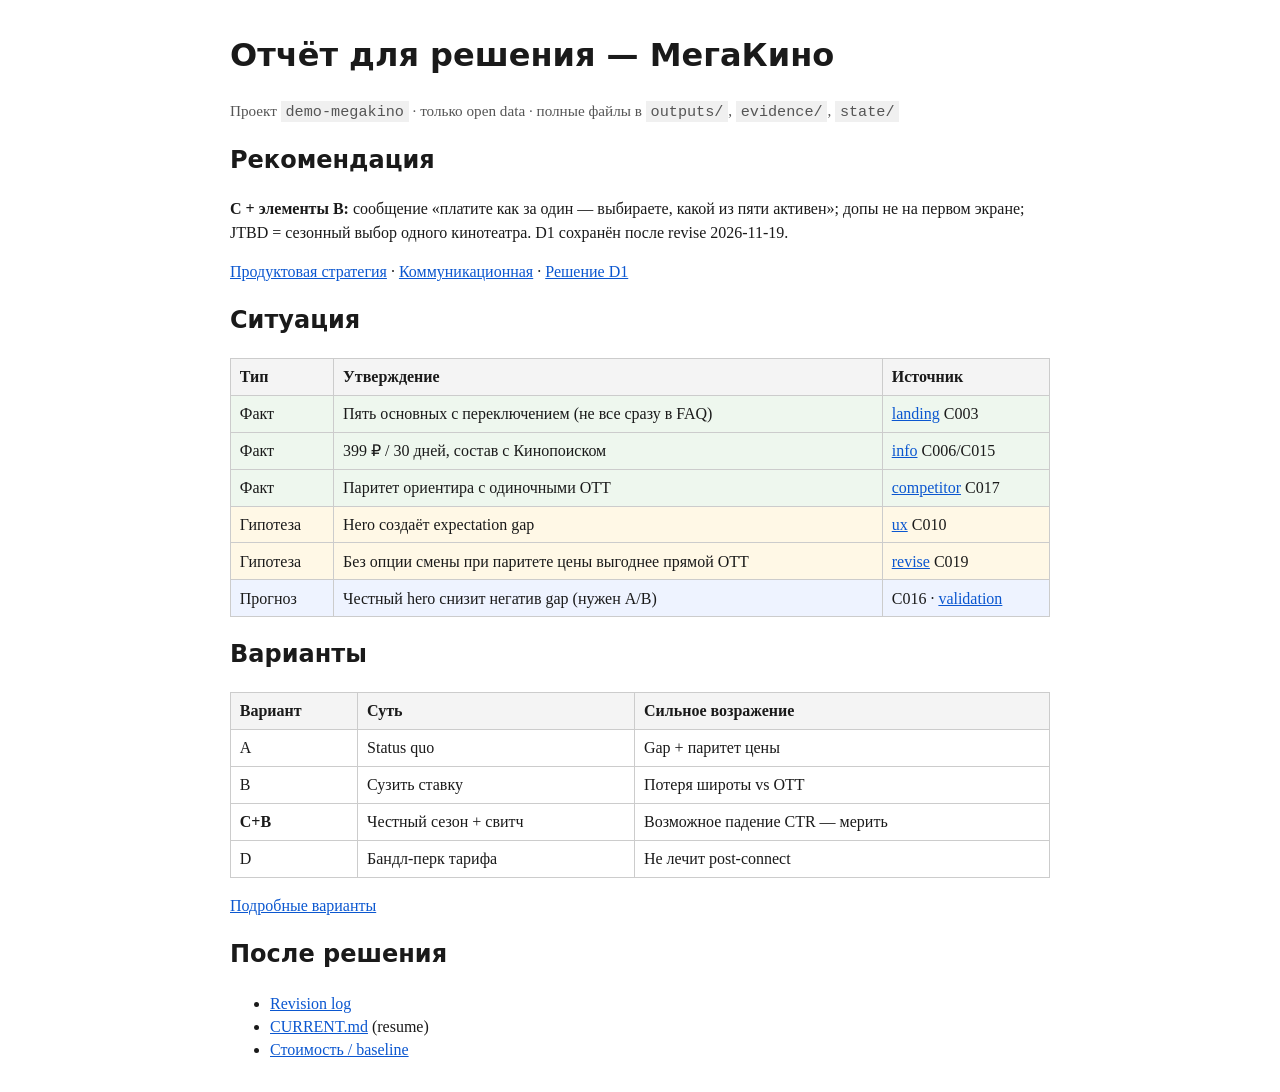
==== projects/demo-megakino/report.html @ 42c5b594 "Ship Product Factory Strategist agent for Megafon hackathon. Local Ollama runtime, MegaKino and Eva " ====
<!DOCTYPE html>
<html lang="ru">
<head>
  <meta charset="utf-8" />
  <title>Отчёт — МегаКино (demo-megakino)</title>
  <style>
    body { font-family: Georgia, serif; max-width: 820px; margin: 2rem auto; padding: 0 1rem; line-height: 1.45; color: #1a1a1a; }
    h1, h2 { font-family: system-ui, sans-serif; }
    table { border-collapse: collapse; width: 100%; margin: 1rem 0; }
    th, td { border: 1px solid #ccc; padding: 0.4rem 0.55rem; text-align: left; vertical-align: top; }
    th { background: #f4f4f4; }
    .fact { background: #eef7ee; }
    .hyp { background: #fff8e6; }
    .fc { background: #eef3ff; }
    a { color: #0b57d0; }
    .meta { color: #555; font-size: 0.95rem; }
    code { background: #f0f0f0; padding: 0.1rem 0.3rem; }
  </style>
</head>
<body>
  <h1>Отчёт для решения — МегаКино</h1>
  <p class="meta">Проект <code>demo-megakino</code> · только open data · полные файлы в <code>outputs/</code>, <code>evidence/</code>, <code>state/</code></p>

  <h2>Рекомендация</h2>
  <p><strong>C + элементы B:</strong> сообщение «платите как за один — выбираете, какой из пяти активен»; допы не на первом экране; JTBD = сезонный выбор одного кинотеатра. D1 сохранён после revise 2026-11-19.</p>
  <p>
    <a href="outputs/product_strategy.md">Продуктовая стратегия</a> ·
    <a href="outputs/communication_strategy.md">Коммуникационная</a> ·
    <a href="state/decisions.md">Решение D1</a>
  </p>

  <h2>Ситуация</h2>
  <table>
    <tr><th>Тип</th><th>Утверждение</th><th>Источник</th></tr>
    <tr class="fact"><td>Факт</td><td>Пять основных с переключением (не все сразу в FAQ)</td><td><a href="evidence/20261104-megakino-landing.md">landing</a> C003</td></tr>
    <tr class="fact"><td>Факт</td><td>399 ₽ / 30 дней, состав с Кинопоиском</td><td><a href="evidence/20261104-info-kinopoisk-join.md">info</a> C006/C015</td></tr>
    <tr class="fact"><td>Факт</td><td>Паритет ориентира с одиночными OTT</td><td><a href="evidence/20261119-competitor-ott-angle.md">competitor</a> C017</td></tr>
    <tr class="hyp"><td>Гипотеза</td><td>Hero создаёт expectation gap</td><td><a href="evidence/20261104-ux-landing.md">ux</a> C010</td></tr>
    <tr class="hyp"><td>Гипотеза</td><td>Без опции смены при паритете цены выгоднее прямой OTT</td><td><a href="evidence/20261119-new-signal-price-parity.md">revise</a> C019</td></tr>
    <tr class="fc"><td>Прогноз</td><td>Честный hero снизит негатив gap (нужен A/B)</td><td>C016 · <a href="outputs/validation_plan.md">validation</a></td></tr>
  </table>

  <h2>Варианты</h2>
  <table>
    <tr><th>Вариант</th><th>Суть</th><th>Сильное возражение</th></tr>
    <tr><td>A</td><td>Status quo</td><td>Gap + паритет цены</td></tr>
    <tr><td>B</td><td>Сузить ставку</td><td>Потеря широты vs OTT</td></tr>
    <tr><td><strong>C+B</strong></td><td>Честный сезон + свитч</td><td>Возможное падение CTR — мерить</td></tr>
    <tr><td>D</td><td>Бандл-перк тарифа</td><td>Не лечит post-connect</td></tr>
  </table>
  <p><a href="outputs/options.md">Подробные варианты</a></p>

  <h2>После решения</h2>
  <ul>
    <li><a href="state/revision_log.md">Revision log</a></li>
    <li><a href="state/CURRENT.md">CURRENT.md</a> (resume)</li>
    <li><a href="outputs/baseline_comparison.md">Стоимость / baseline</a></li>
  </ul>
</body>
</html>
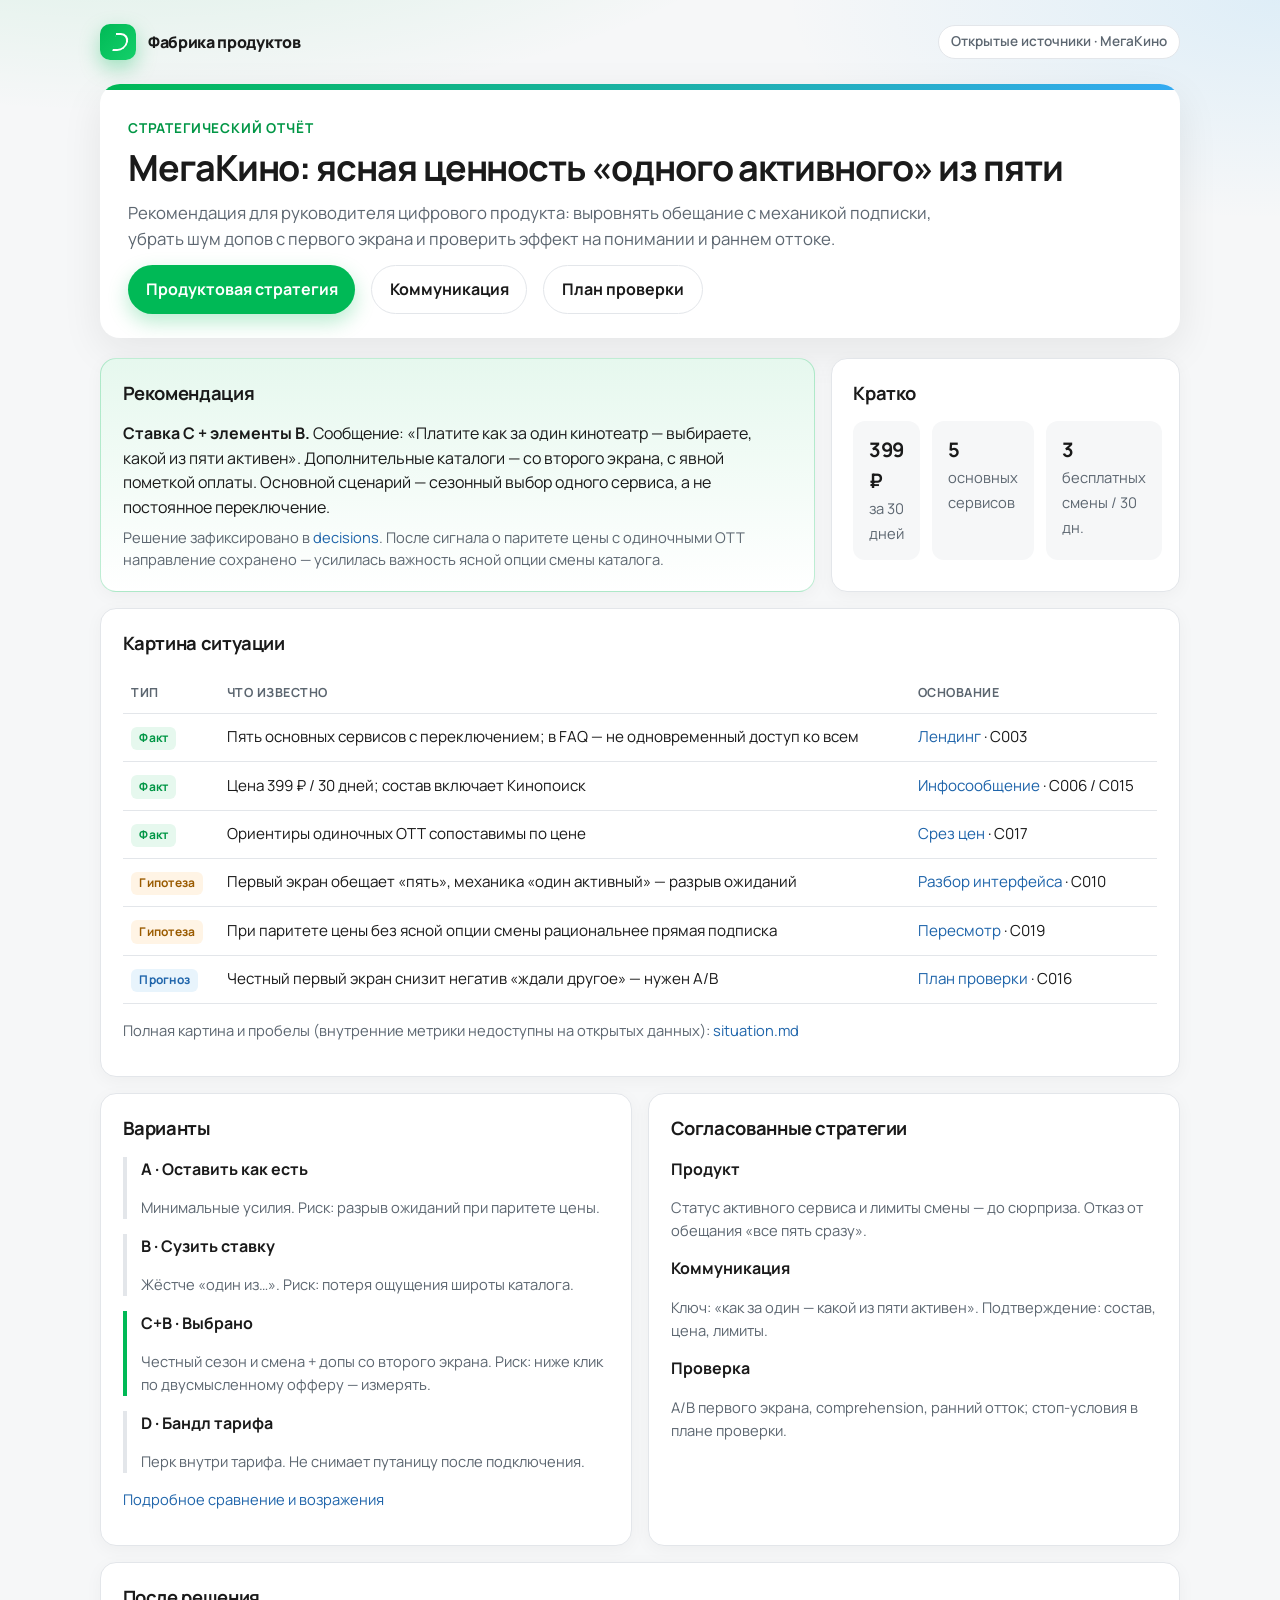
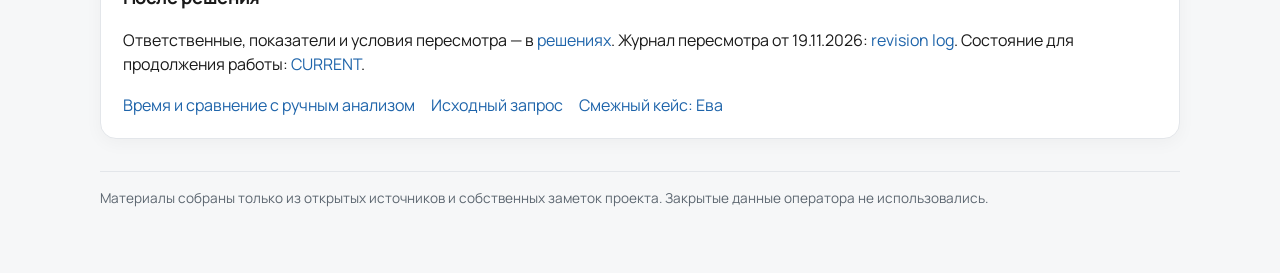
==== commit b2dd82c8: "﻿Polish Megafon-branded reports and presentation hub. Clean product-facing copy, shared brand styles" ====
--- a/projects/demo-megakino/report.html
+++ b/projects/demo-megakino/report.html
@@ -2,59 +2,125 @@
 <html lang="ru">
 <head>
   <meta charset="utf-8" />
-  <title>Отчёт — МегаКино (demo-megakino)</title>
-  <style>
-    body { font-family: Georgia, serif; max-width: 820px; margin: 2rem auto; padding: 0 1rem; line-height: 1.45; color: #1a1a1a; }
-    h1, h2 { font-family: system-ui, sans-serif; }
-    table { border-collapse: collapse; width: 100%; margin: 1rem 0; }
-    th, td { border: 1px solid #ccc; padding: 0.4rem 0.55rem; text-align: left; vertical-align: top; }
-    th { background: #f4f4f4; }
-    .fact { background: #eef7ee; }
-    .hyp { background: #fff8e6; }
-    .fc { background: #eef3ff; }
-    a { color: #0b57d0; }
-    .meta { color: #555; font-size: 0.95rem; }
-    code { background: #f0f0f0; padding: 0.1rem 0.3rem; }
-  </style>
+  <meta name="viewport" content="width=device-width, initial-scale=1" />
+  <title>МегаКино — стратегический отчёт</title>
+  <link rel="preconnect" href="https://fonts.googleapis.com" />
+  <link rel="preconnect" href="https://fonts.gstatic.com" crossorigin />
+  <link href="https://fonts.googleapis.com/css2?family=Manrope:wght@500;600;700;800&display=swap" rel="stylesheet" />
+  <link rel="stylesheet" href="../../assets/brand.css" />
 </head>
 <body>
-  <h1>Отчёт для решения — МегаКино</h1>
-  <p class="meta">Проект <code>demo-megakino</code> · только open data · полные файлы в <code>outputs/</code>, <code>evidence/</code>, <code>state/</code></p>
+  <div class="shell">
+    <div class="topbar">
+      <div class="brand"><div class="brand-mark" aria-hidden="true"></div> Фабрика продуктов</div>
+      <div class="pill">Открытые источники · МегаКино</div>
+    </div>
 
-  <h2>Рекомендация</h2>
-  <p><strong>C + элементы B:</strong> сообщение «платите как за один — выбираете, какой из пяти активен»; допы не на первом экране; JTBD = сезонный выбор одного кинотеатра. D1 сохранён после revise 2026-11-19.</p>
-  <p>
-    <a href="outputs/product_strategy.md">Продуктовая стратегия</a> ·
-    <a href="outputs/communication_strategy.md">Коммуникационная</a> ·
-    <a href="state/decisions.md">Решение D1</a>
-  </p>
+    <section class="hero">
+      <div class="hero-band"></div>
+      <div class="hero-body">
+        <p class="eyebrow">Стратегический отчёт</p>
+        <h1>МегаКино: ясная ценность «одного активного» из пяти</h1>
+        <p class="lead">Рекомендация для руководителя цифрового продукта: выровнять обещание с механикой подписки, убрать шум допов с первого экрана и проверить эффект на понимании и раннем оттоке.</p>
+        <div class="links">
+          <a class="btn" href="outputs/product_strategy.md">Продуктовая стратегия</a>
+          <a class="btn btn-ghost" href="outputs/communication_strategy.md">Коммуникация</a>
+          <a class="btn btn-ghost" href="outputs/validation_plan.md">План проверки</a>
+        </div>
+      </div>
+    </section>
 
-  <h2>Ситуация</h2>
-  <table>
-    <tr><th>Тип</th><th>Утверждение</th><th>Источник</th></tr>
-    <tr class="fact"><td>Факт</td><td>Пять основных с переключением (не все сразу в FAQ)</td><td><a href="evidence/20261104-megakino-landing.md">landing</a> C003</td></tr>
-    <tr class="fact"><td>Факт</td><td>399 ₽ / 30 дней, состав с Кинопоиском</td><td><a href="evidence/20261104-info-kinopoisk-join.md">info</a> C006/C015</td></tr>
-    <tr class="fact"><td>Факт</td><td>Паритет ориентира с одиночными OTT</td><td><a href="evidence/20261119-competitor-ott-angle.md">competitor</a> C017</td></tr>
-    <tr class="hyp"><td>Гипотеза</td><td>Hero создаёт expectation gap</td><td><a href="evidence/20261104-ux-landing.md">ux</a> C010</td></tr>
-    <tr class="hyp"><td>Гипотеза</td><td>Без опции смены при паритете цены выгоднее прямой OTT</td><td><a href="evidence/20261119-new-signal-price-parity.md">revise</a> C019</td></tr>
-    <tr class="fc"><td>Прогноз</td><td>Честный hero снизит негатив gap (нужен A/B)</td><td>C016 · <a href="outputs/validation_plan.md">validation</a></td></tr>
-  </table>
+    <div class="grid">
+      <article class="card rec span-8">
+        <h2>Рекомендация</h2>
+        <p><strong>Ставка C + элементы B.</strong> Сообщение: «Платите как за один кинотеатр — выбираете, какой из пяти активен». Дополнительные каталоги — со второго экрана, с явной пометкой оплаты. Основной сценарий — сезонный выбор одного сервиса, а не постоянное переключение.</p>
+        <p class="muted">Решение зафиксировано в <a href="state/decisions.md">decisions</a>. После сигнала о паритете цены с одиночными OTT направление сохранено — усилилась важность ясной опции смены каталога.</p>
+      </article>
 
-  <h2>Варианты</h2>
-  <table>
-    <tr><th>Вариант</th><th>Суть</th><th>Сильное возражение</th></tr>
-    <tr><td>A</td><td>Status quo</td><td>Gap + паритет цены</td></tr>
-    <tr><td>B</td><td>Сузить ставку</td><td>Потеря широты vs OTT</td></tr>
-    <tr><td><strong>C+B</strong></td><td>Честный сезон + свитч</td><td>Возможное падение CTR — мерить</td></tr>
-    <tr><td>D</td><td>Бандл-перк тарифа</td><td>Не лечит post-connect</td></tr>
-  </table>
-  <p><a href="outputs/options.md">Подробные варианты</a></p>
+      <aside class="card span-4">
+        <h2>Кратко</h2>
+        <div class="kpis">
+          <div class="kpi"><strong>399 ₽</strong><span class="muted">за 30 дней</span></div>
+          <div class="kpi"><strong>5</strong><span class="muted">основных сервисов</span></div>
+          <div class="kpi"><strong>3</strong><span class="muted">бесплатных смены / 30 дн.</span></div>
+        </div>
+      </aside>
 
-  <h2>После решения</h2>
-  <ul>
-    <li><a href="state/revision_log.md">Revision log</a></li>
-    <li><a href="state/CURRENT.md">CURRENT.md</a> (resume)</li>
-    <li><a href="outputs/baseline_comparison.md">Стоимость / baseline</a></li>
-  </ul>
+      <section class="card span-12">
+        <h2>Картина ситуации</h2>
+        <table>
+          <thead>
+            <tr><th>Тип</th><th>Что известно</th><th>Основание</th></tr>
+          </thead>
+          <tbody>
+            <tr>
+              <td><span class="tag tag-fact">Факт</span></td>
+              <td>Пять основных сервисов с переключением; в FAQ — не одновременный доступ ко всем</td>
+              <td><a href="evidence/20261104-megakino-landing.md">Лендинг</a> · C003</td>
+            </tr>
+            <tr>
+              <td><span class="tag tag-fact">Факт</span></td>
+              <td>Цена 399 ₽ / 30 дней; состав включает Кинопоиск</td>
+              <td><a href="evidence/20261104-info-kinopoisk-join.md">Инфосообщение</a> · C006 / C015</td>
+            </tr>
+            <tr>
+              <td><span class="tag tag-fact">Факт</span></td>
+              <td>Ориентиры одиночных OTT сопоставимы по цене</td>
+              <td><a href="evidence/20261119-competitor-ott-angle.md">Срез цен</a> · C017</td>
+            </tr>
+            <tr>
+              <td><span class="tag tag-hyp">Гипотеза</span></td>
+              <td>Первый экран обещает «пять», механика «один активный» — разрыв ожиданий</td>
+              <td><a href="evidence/20261104-ux-landing.md">Разбор интерфейса</a> · C010</td>
+            </tr>
+            <tr>
+              <td><span class="tag tag-hyp">Гипотеза</span></td>
+              <td>При паритете цены без ясной опции смены рациональнее прямая подписка</td>
+              <td><a href="evidence/20261119-new-signal-price-parity.md">Пересмотр</a> · C019</td>
+            </tr>
+            <tr>
+              <td><span class="tag tag-fc">Прогноз</span></td>
+              <td>Честный первый экран снизит негатив «ждали другое» — нужен A/B</td>
+              <td><a href="outputs/validation_plan.md">План проверки</a> · C016</td>
+            </tr>
+          </tbody>
+        </table>
+        <p class="muted">Полная картина и пробелы (внутренние метрики недоступны на открытых данных): <a href="outputs/situation.md">situation.md</a></p>
+      </section>
+
+      <section class="card span-6">
+        <h2>Варианты</h2>
+        <div class="option"><h3>A · Оставить как есть</h3><p class="muted">Минимальные усилия. Риск: разрыв ожиданий при паритете цены.</p></div>
+        <div class="option"><h3>B · Сузить ставку</h3><p class="muted">Жёстче «один из…». Риск: потеря ощущения широты каталога.</p></div>
+        <div class="option chosen"><h3>C+B · Выбрано</h3><p class="muted">Честный сезон и смена + допы со второго экрана. Риск: ниже клик по двусмысленному офферу — измерять.</p></div>
+        <div class="option"><h3>D · Бандл тарифа</h3><p class="muted">Перк внутри тарифа. Не снимает путаницу после подключения.</p></div>
+        <p class="muted"><a href="outputs/options.md">Подробное сравнение и возражения</a></p>
+      </section>
+
+      <section class="card span-6">
+        <h2>Согласованные стратегии</h2>
+        <h3>Продукт</h3>
+        <p class="muted">Статус активного сервиса и лимиты смены — до сюрприза. Отказ от обещания «все пять сразу».</p>
+        <h3>Коммуникация</h3>
+        <p class="muted">Ключ: «как за один — какой из пяти активен». Подтверждение: состав, цена, лимиты.</p>
+        <h3>Проверка</h3>
+        <p class="muted">A/B первого экрана, comprehension, ранний отток; стоп-условия в плане проверки.</p>
+      </section>
+
+      <section class="card span-12">
+        <h2>После решения</h2>
+        <p>Ответственные, показатели и условия пересмотра — в <a href="state/decisions.md">решениях</a>. Журнал пересмотра от 19.11.2026: <a href="state/revision_log.md">revision log</a>. Состояние для продолжения работы: <a href="state/CURRENT.md">CURRENT</a>.</p>
+        <div class="links">
+          <a href="outputs/baseline_comparison.md">Время и сравнение с ручным анализом</a>
+          <a href="brief.md">Исходный запрос</a>
+          <a href="../demo-eva/report.html">Смежный кейс: Ева</a>
+        </div>
+      </section>
+    </div>
+
+    <footer class="footer">
+      Материалы собраны только из открытых источников и собственных заметок проекта. Закрытые данные оператора не использовались.
+    </footer>
+  </div>
 </body>
 </html>
--- a/assets/brand.css
+++ b/assets/brand.css
@@ -0,0 +1,304 @@
+:root {
+  --mf-green: #00b956;
+  --mf-green-dark: #009645;
+  --mf-green-soft: #e6f8ee;
+  --mf-blue: #34aaf2;
+  --mf-blue-deep: #1e64aa;
+  --mf-ink: #1a1a1a;
+  --mf-muted: #5c6670;
+  --mf-line: #e3e6ea;
+  --mf-bg: #f6f7f8;
+  --mf-white: #ffffff;
+  --mf-warn: #fff4e5;
+  --mf-info: #e8f4fc;
+  --mf-radius: 16px;
+  --mf-shadow: 0 12px 40px rgba(26, 26, 26, 0.08);
+  --font: "Manrope", "Segoe UI", system-ui, sans-serif;
+}
+
+* { box-sizing: border-box; }
+
+html { scroll-behavior: smooth; }
+
+body {
+  margin: 0;
+  font-family: var(--font);
+  color: var(--mf-ink);
+  background:
+    radial-gradient(1200px 500px at 10% -10%, rgba(0, 185, 86, 0.16), transparent 60%),
+    radial-gradient(900px 400px at 100% 0%, rgba(52, 170, 242, 0.12), transparent 55%),
+    var(--mf-bg);
+  line-height: 1.55;
+}
+
+a { color: var(--mf-blue-deep); text-decoration: none; }
+a:hover { text-decoration: underline; }
+
+.shell {
+  width: min(1080px, calc(100% - 2rem));
+  margin: 0 auto;
+  padding: 1.5rem 0 4rem;
+}
+
+.topbar {
+  display: flex;
+  align-items: center;
+  justify-content: space-between;
+  gap: 1rem;
+  margin-bottom: 1.5rem;
+}
+
+.brand {
+  display: flex;
+  align-items: center;
+  gap: 0.75rem;
+  font-weight: 800;
+  letter-spacing: -0.02em;
+}
+
+.brand-mark {
+  width: 36px;
+  height: 36px;
+  border-radius: 10px;
+  background: linear-gradient(135deg, var(--mf-green), #14d06a);
+  box-shadow: 0 8px 20px rgba(0, 185, 86, 0.35);
+  position: relative;
+}
+
+.brand-mark::after {
+  content: "";
+  position: absolute;
+  inset: 9px 8px 9px 14px;
+  border: 2.5px solid #fff;
+  border-left: 0;
+  border-radius: 0 12px 12px 0;
+  transform: skewX(-12deg);
+}
+
+.pill {
+  display: inline-flex;
+  align-items: center;
+  gap: 0.35rem;
+  padding: 0.35rem 0.75rem;
+  border-radius: 999px;
+  background: var(--mf-white);
+  border: 1px solid var(--mf-line);
+  color: var(--mf-muted);
+  font-size: 0.85rem;
+  font-weight: 600;
+}
+
+.hero {
+  background: var(--mf-white);
+  border-radius: calc(var(--mf-radius) + 4px);
+  box-shadow: var(--mf-shadow);
+  overflow: hidden;
+  margin-bottom: 1.25rem;
+}
+
+.hero-band {
+  height: 6px;
+  background: linear-gradient(90deg, var(--mf-green), var(--mf-blue));
+}
+
+.hero-body { padding: 1.75rem 1.75rem 1.5rem; }
+
+.eyebrow {
+  color: var(--mf-green-dark);
+  font-weight: 700;
+  font-size: 0.85rem;
+  text-transform: uppercase;
+  letter-spacing: 0.06em;
+  margin: 0 0 0.5rem;
+}
+
+h1 {
+  margin: 0 0 0.75rem;
+  font-size: clamp(1.6rem, 3vw, 2.25rem);
+  letter-spacing: -0.03em;
+  line-height: 1.15;
+}
+
+.lead {
+  margin: 0;
+  color: var(--mf-muted);
+  font-size: 1.05rem;
+  max-width: 52rem;
+}
+
+.grid {
+  display: grid;
+  gap: 1rem;
+  grid-template-columns: repeat(12, 1fr);
+  margin-top: 1rem;
+}
+
+.card {
+  background: var(--mf-white);
+  border: 1px solid var(--mf-line);
+  border-radius: var(--mf-radius);
+  padding: 1.25rem 1.35rem;
+  box-shadow: 0 4px 18px rgba(26, 26, 26, 0.04);
+}
+
+.span-12 { grid-column: span 12; }
+.span-8 { grid-column: span 8; }
+.span-6 { grid-column: span 6; }
+.span-4 { grid-column: span 4; }
+
+@media (max-width: 860px) {
+  .span-8, .span-6, .span-4 { grid-column: span 12; }
+}
+
+h2 {
+  margin: 0 0 0.85rem;
+  font-size: 1.15rem;
+  letter-spacing: -0.02em;
+}
+
+h3 {
+  margin: 0 0 0.4rem;
+  font-size: 1rem;
+}
+
+.rec {
+  border: 1px solid rgba(0, 185, 86, 0.25);
+  background: linear-gradient(180deg, var(--mf-green-soft), #fff);
+}
+
+.rec p { margin: 0.35rem 0 0; }
+
+.tag {
+  display: inline-block;
+  padding: 0.15rem 0.5rem;
+  border-radius: 6px;
+  font-size: 0.75rem;
+  font-weight: 700;
+  letter-spacing: 0.02em;
+}
+
+.tag-fact { background: var(--mf-green-soft); color: var(--mf-green-dark); }
+.tag-hyp { background: var(--mf-warn); color: #9a5b00; }
+.tag-fc { background: var(--mf-info); color: var(--mf-blue-deep); }
+
+table {
+  width: 100%;
+  border-collapse: collapse;
+  font-size: 0.95rem;
+}
+
+th, td {
+  text-align: left;
+  padding: 0.7rem 0.55rem;
+  border-bottom: 1px solid var(--mf-line);
+  vertical-align: top;
+}
+
+th {
+  color: var(--mf-muted);
+  font-size: 0.78rem;
+  text-transform: uppercase;
+  letter-spacing: 0.04em;
+}
+
+.option {
+  border-left: 4px solid var(--mf-line);
+  padding-left: 0.9rem;
+  margin: 0.85rem 0;
+}
+
+.option.chosen { border-left-color: var(--mf-green); }
+
+.muted { color: var(--mf-muted); font-size: 0.92rem; }
+
+.links {
+  display: flex;
+  flex-wrap: wrap;
+  gap: 0.5rem 1rem;
+  margin-top: 0.75rem;
+}
+
+.btn {
+  display: inline-flex;
+  align-items: center;
+  justify-content: center;
+  padding: 0.7rem 1.1rem;
+  border-radius: 999px;
+  background: var(--mf-green);
+  color: #fff !important;
+  font-weight: 700;
+  text-decoration: none !important;
+  box-shadow: 0 8px 20px rgba(0, 185, 86, 0.28);
+}
+
+.btn:hover { background: var(--mf-green-dark); }
+
+.btn-ghost {
+  background: #fff;
+  color: var(--mf-ink) !important;
+  border: 1px solid var(--mf-line);
+  box-shadow: none;
+}
+
+.footer {
+  margin-top: 2rem;
+  padding-top: 1rem;
+  border-top: 1px solid var(--mf-line);
+  color: var(--mf-muted);
+  font-size: 0.85rem;
+}
+
+.kpis {
+  display: grid;
+  grid-template-columns: repeat(3, 1fr);
+  gap: 0.75rem;
+}
+
+@media (max-width: 700px) {
+  .kpis { grid-template-columns: 1fr; }
+}
+
+.kpi {
+  background: var(--mf-bg);
+  border-radius: 12px;
+  padding: 0.85rem 1rem;
+}
+
+.kpi strong {
+  display: block;
+  font-size: 1.25rem;
+  letter-spacing: -0.02em;
+}
+
+.nav-cards {
+  display: grid;
+  grid-template-columns: repeat(2, 1fr);
+  gap: 1rem;
+}
+
+@media (max-width: 700px) {
+  .nav-cards { grid-template-columns: 1fr; }
+}
+
+.nav-card {
+  display: block;
+  padding: 1.5rem;
+  border-radius: var(--mf-radius);
+  background: var(--mf-white);
+  border: 1px solid var(--mf-line);
+  color: inherit !important;
+  text-decoration: none !important;
+  transition: transform 0.15s ease, box-shadow 0.15s ease;
+}
+
+.nav-card:hover {
+  transform: translateY(-2px);
+  box-shadow: var(--mf-shadow);
+}
+
+.nav-card span {
+  display: inline-block;
+  margin-top: 0.5rem;
+  color: var(--mf-green-dark);
+  font-weight: 700;
+}
